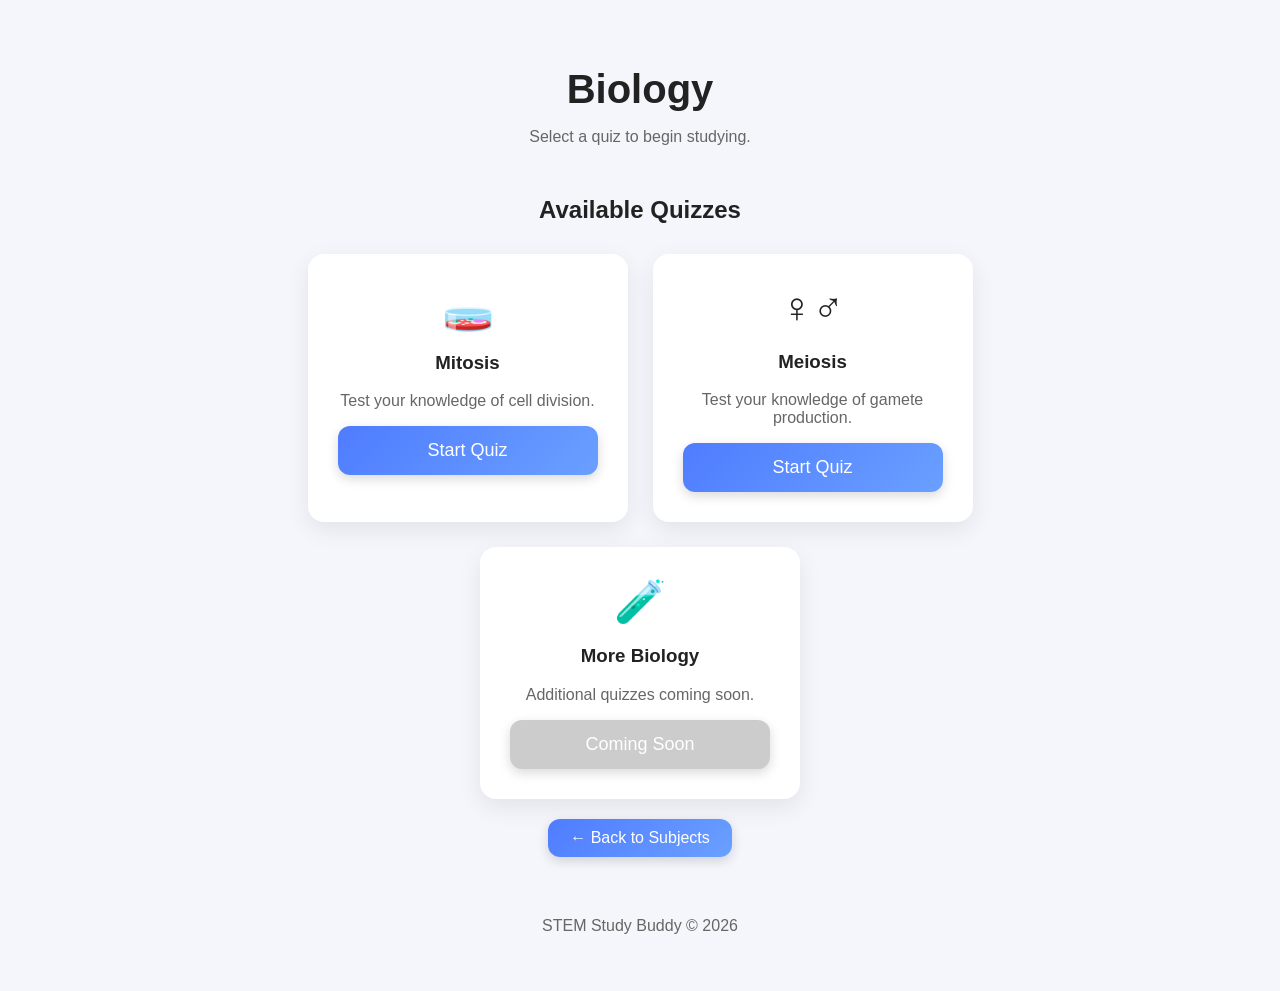
==== biology.html @ 77f9c231 "Merge pull request #1 from fpetrini15/meiosis_quiz Page Overhaul and Meiosis Quiz" ====
<!doctype html>

<html lang="en">
  <head>
    <meta charset="UTF-8" />

    <meta name="viewport" content="width=device-width, initial-scale=1.0" />

    <title>Biology | STEM Study Buddy</title>
    <link rel="icon" href="images/favicons/dna.svg" />
    <link rel="stylesheet" href="css/styles.css" />
  </head>

  <body>
    <div class="container">
      <header class="hero">
        <h1>Biology</h1>

        <p>Select a quiz to begin studying.</p>
      </header>

      <h2>Available Quizzes</h2>

      <div class="subject-grid">
        <!-- MITOSIS -->

        <div class="subject-card">
          <div class="subject-icon">🧫</div>

          <h3>Mitosis</h3>

          <p>Test your knowledge of cell division.</p>

          <a href="quiz.html?quiz=biology/mitosis">
            <button class="btn btn-full">Start Quiz</button>
          </a>
        </div>

        <div class="subject-card">
          <div class="subject-icon">♀️♂️</div>

          <h3>Meiosis</h3>

          <p>Test your knowledge of gamete production.</p>

          <a href="quiz.html?quiz=biology/meiosis">
            <button class="btn btn-full">Start Quiz</button>
          </a>
        </div>

        <!-- FUTURE QUIZ -->

        <div class="subject-card">
          <div class="subject-icon">🧪</div>

          <h3>More Biology</h3>

          <p>Additional quizzes coming soon.</p>

          <button class="btn btn-full btn-disabled">Coming Soon</button>
        </div>
      </div>

      <button class="btn btn-small" onclick="location.href = 'index.html'">
        ← Back to Subjects
      </button>

      <footer>
        <p>STEM Study Buddy © 2026</p>
      </footer>
    </div>
  </body>
</html>
---- css/styles.css ----
/* =========================
ROOT THEME VARIABLES
Change colors here only
========================= */

:root{

--primary:#4f7cff;
--primary-light:#6aa0ff;

--inactive:#ccccc8;
--inactive-light:#f5f5f0;

--bg:#f4f6fb;
--card-bg:white;

--text:#222;
--text-light:#666;

--border:#cfd7e6;

--correct:#28c76f;
--incorrect:#ff4d4f;

--radius-lg:16px;
--radius-md:12px;
--radius-sm:8px;

--shadow-card:0 8px 25px rgba(0,0,0,.08);
--shadow-hover:0 15px 35px rgba(0,0,0,.12);
--shadow-btn:0 4px 12px rgba(0,0,0,.15);

--transition:.25s;

}


/* =========================
BASE LAYOUT
========================= */

body{

font-family:
-apple-system,
BlinkMacSystemFont,
"Segoe UI",
Roboto,
sans-serif;

background:var(--bg);

margin:0;

padding:40px;

color:var(--text);

}


.container{

max-width:900px;

margin:auto;

text-align:center;

}


/* =========================
TYPOGRAPHY
========================= */

h1{

font-size:40px;

margin-bottom:10px;

}

h2{

margin-top:40px;

}

p{

color:var(--text-light);

}


/* =========================
HERO
========================= */

.hero{

margin-bottom:50px;

}


/* =========================
SUBJECT GRID
========================= */

.subject-grid{

display:flex;

flex-wrap:wrap;

justify-content:center;

gap:25px;

margin-top:30px;

}


.subject-card{

background:var(--card-bg);

padding:30px;

border-radius:var(--radius-lg);

width:260px;

box-shadow:var(--shadow-card);

transition:var(--transition);

}


.subject-card:hover{

transform:translateY(-6px);

box-shadow:var(--shadow-hover);

}


.subject-icon{

font-size:42px;

margin-bottom:10px;

}


/* =========================
BUTTON SYSTEM
========================= */

.btn{

background:
linear-gradient(
135deg,
var(--primary),
var(--primary-light)
);

color:white;

border:none;

padding:14px 26px;

font-size:18px;

border-radius:var(--radius-md);

cursor:pointer;

box-shadow:var(--shadow-btn);

transition:.2s;

}


.btn:hover{

transform:scale(1.05);

}


.btn:active{

transform:scale(.95);

}


.btn-full{

width:100%;

}


.btn-small{

width:auto;

font-size:16px;

padding:10px 22px;

margin-top:20px;

}


.btn-disabled{

background:#ccc;

cursor:not-allowed;

transform:none;

}


/* =========================
QUIZ AREA
========================= */

.question-area{

margin:40px 0;

display:flex;

justify-content:center;

}


.answer{

display:flex;

flex-direction:column;

align-items:center;

justify-content:center;

background:
linear-gradient(
135deg,
var(--primary),
var(--primary-light)
);

color:white;

padding:24px;

border-radius:var(--radius-lg);

cursor:grab;

min-height:100px;

max-width:600px;

width:100%;

margin:auto;

box-shadow:var(--shadow-btn);

transition:.2s;

gap:10px;

}


.answer.dragging{

opacity:.6;

transform:scale(1.05);

cursor:grabbing;

}


/* prompt container */

#prompt{

display:flex;

flex-direction:column;

align-items:center;

justify-content:center;

gap:12px;

width:100%;

font-size:20px;

font-weight:500;

text-align:center;

}


/* quiz media */

.quiz-image{

max-width:220px;

border-radius:var(--radius-sm);

background:white;

padding:6px;

box-shadow:var(--shadow-card);

}


.image-instruction{

font-size:16px;

opacity:.9;

}


/* =========================
CATEGORY ZONES
========================= */

.categories{

display:flex;

flex-wrap:wrap;

justify-content:center;

gap:15px;

margin-top:30px;

}


.dropzone{

padding:20px;

text-align:center;

border:2px dashed var(--border);

border-radius:var(--radius-md);

font-weight:600;

background:white;

transition:.2s;

max-width:160px;

min-width:140px;

}


.dropzone:hover{

border-color:var(--primary);

background:#e2e6f3;

transform:scale(1.03);

}


.dropzone.dragover{

border-color:var(--primary);

background:#dfe7ff;

transform:scale(1.05);

box-shadow:0 6px 18px rgba(0,0,0,.08);

}


.dropzone.correct{

border-color:var(--correct);

background:#eafff3;

}


.dropzone.incorrect{

border-color:var(--incorrect);

background:#ffecec;

}


/* =========================
PROGRESS
========================= */

.progress-container{

width:100%;

height:10px;

background:#e2e6f3;

border-radius:10px;

overflow:hidden;

margin-bottom:30px;

}


#progress-bar{

height:100%;

width:0%;

background:
linear-gradient(
135deg,
var(--primary),
var(--primary-light)
);

transition:.5s;

}


/* =========================
FEEDBACK
========================= */

#feedback{

margin-top:15px;

font-size:18px;

font-weight:600;

opacity:0;

transition:.3s;

min-height:24px;

}


#feedback.show{

opacity:1;

transform:scale(1.05);

}


/* =========================
SCORE
========================= */

.score{

margin-top:15px;

font-size:18px;

font-weight:600;

}


/* =========================
FINAL SCREEN
========================= */

#final-screen{

margin-top:40px;

}


#final-screen h2{

font-size:28px;

}


#final-screen p{

font-size:22px;

font-weight:600;

}


/* =========================
FOOTER
========================= */

footer{

margin-top:60px;

color:#777;

}


/* =========================
MOBILE
========================= */

@media(max-width:600px){

body{

padding:20px;

}

h1{

font-size:30px;

}

.subject-card{

width:100%;

max-width:320px;

}

.answer{

font-size:18px;

padding:18px;

min-height:90px;

}

.quiz-image{

max-width:180px;

}

.btn{

font-size:16px;

padding:12px;

}

.categories{

gap:10px;

}

.dropzone{

min-width:120px;

padding:16px;

}

}

.dropzone.dragover{

border-color:var(--primary);

background:linear-gradient(
135deg,
#e8edff,
#dfe7ff
);

transform:scale(1.06);

box-shadow:0 10px 22px rgba(79,124,255,.25);

}
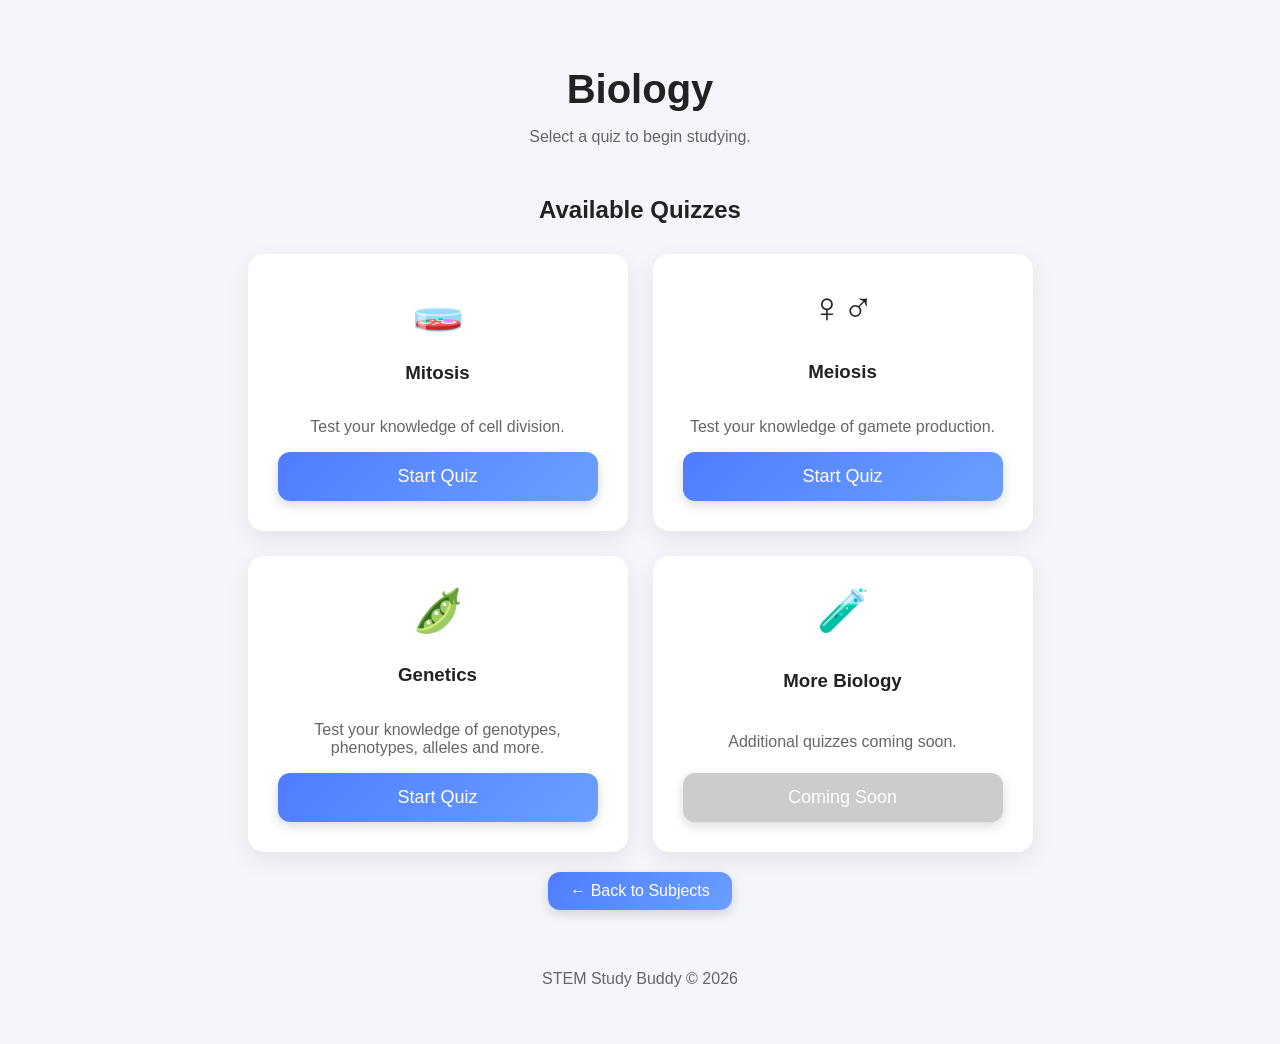
==== commit 621bfff7: "Initial commit - adds mc quiz and a consolidated js structure" ====
--- a/biology.html
+++ b/biology.html
@@ -48,6 +48,18 @@
           </a>
         </div>
 
+        <div class="subject-card">
+          <div class="subject-icon">🫛</div>
+
+          <h3>Genetics</h3>
+
+          <p>Test your knowledge of genotypes, phenotypes, alleles and more.</p>
+
+          <a href="quiz.html?quiz=biology/genetics">
+            <button class="btn btn-full">Start Quiz</button>
+          </a>
+        </div>
+
         <!-- FUTURE QUIZ -->
 
         <div class="subject-card">
--- a/css/styles.css
+++ b/css/styles.css
@@ -61,10 +61,12 @@
 
 .container{
 
-max-width:900px;
+max-width:1300px;
 
 margin:auto;
 
+padding:0 20px;
+
 text-align:center;
 
 }
@@ -122,8 +124,9 @@
 
 margin-top:30px;
 
-}
-
+flex-grow: 1
+
+}
 
 .subject-card{
 
@@ -133,11 +136,20 @@
 
 border-radius:var(--radius-lg);
 
-width:260px;
+width:100%;
+
+max-width:320px;
 
 box-shadow:var(--shadow-card);
 
 transition:var(--transition);
+
+display:flex;
+
+flex-direction:column;
+
+justify-content:space-between;
+
 
 }
 
@@ -251,6 +263,80 @@
 
 }
 
+/* NEW PROMPT CONTAINER */
+
+#prompt-container{
+
+display:flex;
+
+justify-content:center;
+
+margin-bottom:20px;
+
+}
+
+#prompt{
+
+display:flex;
+
+flex-direction:column;
+
+align-items:center;
+
+justify-content:center;
+
+gap:12px;
+
+width:100%;
+
+font-size:20px;
+
+font-weight:500;
+
+text-align:center;
+
+max-width:600px;
+
+}
+
+.instruction-container {
+
+display:flex;
+
+justify-content:center;
+
+}
+
+#instruction-text {
+
+font-size:16px;
+
+font-weight:500;
+
+text-align:center;
+
+max-width:600px;
+}
+
+.draggable-text{
+
+font-size:20px;
+
+font-weight:500;
+
+line-height:1.4;
+
+}
+
+#interaction-area{
+
+display:flex;
+
+justify-content:center;
+
+min-height:110px;
+
+}
 
 .answer{
 
@@ -283,7 +369,7 @@
 
 width:100%;
 
-margin:auto;
+margin:0;
 
 box-shadow:var(--shadow-btn);
 
@@ -305,27 +391,27 @@
 }
 
 
-/* prompt container */
-
-#prompt{
-
-display:flex;
-
-flex-direction:column;
-
-align-items:center;
-
-justify-content:center;
-
-gap:12px;
-
-width:100%;
-
-font-size:20px;
-
-font-weight:500;
-
-text-align:center;
+.answer.hidden{
+
+display:none;
+
+}
+
+.answer.static{
+
+cursor:default;
+
+background:var(--inactive-light);
+
+color:var(--text);
+
+box-shadow:var(--shadow-card);
+
+}
+
+.answer.static:hover{
+
+transform:none;
 
 }
 
@@ -582,14 +668,6 @@
 
 }
 
-.subject-card{
-
-width:100%;
-
-max-width:320px;
-
-}
-
 .answer{
 
 font-size:18px;
@@ -644,4 +722,280 @@
 
 box-shadow:0 10px 22px rgba(79,124,255,.25);
 
+}
+
+.mc-option{
+
+display:block;
+
+width:100%;
+
+max-width:520px;
+
+margin:10px auto;
+
+padding:18px;
+
+font-size:18px;
+
+background:white;
+
+border:2px solid var(--border);
+
+border-radius:var(--radius-md);
+
+cursor:pointer;
+
+transition:.2s;
+
+box-shadow:var(--shadow-card);
+
+}
+
+.mc-option:hover{
+
+border-color:var(--primary);
+
+background:#eef2ff;
+
+transform:scale(1.03);
+
+}
+
+.mc-option.correct{
+
+border-color:var(--correct);
+
+background:#eafff3;
+
+}
+
+.mc-option.incorrect{
+
+border-color:var(--incorrect);
+
+background:#ffecec;
+
+}
+
+/* =========================
+SCIENCE LOADING SCREEN
+========================= */
+
+#loading-screen{
+
+position:fixed;
+
+top:0;
+
+left:0;
+
+width:100%;
+
+height:100%;
+
+background:var(--bg);
+
+display:flex;
+
+flex-direction:column;
+
+align-items:center;
+
+justify-content:center;
+
+z-index:999;
+
+transition:.45s ease;
+
+}
+
+/* fade out */
+
+#loading-screen.hidden{
+
+opacity:0;
+
+pointer-events:none;
+
+}
+
+/* loader container */
+
+.science-loader{
+
+position:relative;
+
+width:90px;
+
+height:90px;
+
+margin-bottom:25px;
+
+display:flex;
+
+align-items:center;
+
+justify-content:center;
+
+}
+
+/* spinner ring */
+
+.loader-ring{
+
+position:absolute;
+
+width:90px;
+
+height:90px;
+
+border-radius:50%;
+
+border:6px solid #e2e6f3;
+
+border-top:6px solid var(--primary);
+
+border-right:6px solid var(--primary-light);
+
+animation:spin 1.4s linear infinite;
+
+box-shadow:
+
+0 0 18px rgba(79,124,255,.15),
+
+inset 0 0 12px rgba(79,124,255,.08);
+
+}
+
+/* center emoji */
+
+.science-emoji{
+
+font-size:40px;
+
+z-index:2;
+
+animation:
+
+float 1.8s ease-in-out infinite,
+
+glow 2s ease-in-out infinite;
+
+}
+
+/* loading text */
+
+.loading-text{
+
+font-size:18px;
+
+color:var(--text-light);
+
+font-weight:500;
+
+letter-spacing:.3px;
+
+animation:fadePulse 2.2s ease-in-out infinite;
+
+}
+
+/* =========================
+ANIMATIONS
+========================= */
+
+@keyframes spin{
+
+to{
+
+transform:rotate(360deg);
+
+}
+
+}
+
+/* gentle float */
+
+@keyframes float{
+
+0%{
+
+transform:translateY(0px);
+
+}
+
+50%{
+
+transform:translateY(-7px);
+
+}
+
+100%{
+
+transform:translateY(0px);
+
+}
+
+}
+
+/* glow pulse */
+
+@keyframes glow{
+
+0%{
+
+transform:scale(.95);
+
+text-shadow:
+
+0 0 0px transparent;
+
+}
+
+50%{
+
+transform:scale(1.12);
+
+text-shadow:
+
+0 0 22px rgba(79,124,255,.55),
+
+0 0 42px rgba(79,124,255,.25);
+
+}
+
+100%{
+
+transform:scale(.95);
+
+text-shadow:
+
+0 0 0px transparent;
+
+}
+
+}
+
+/* text breathing */
+
+@keyframes fadePulse{
+
+0%{
+
+opacity:.5;
+
+}
+
+50%{
+
+opacity:1;
+
+}
+
+100%{
+
+opacity:.5;
+
+}
+
 }
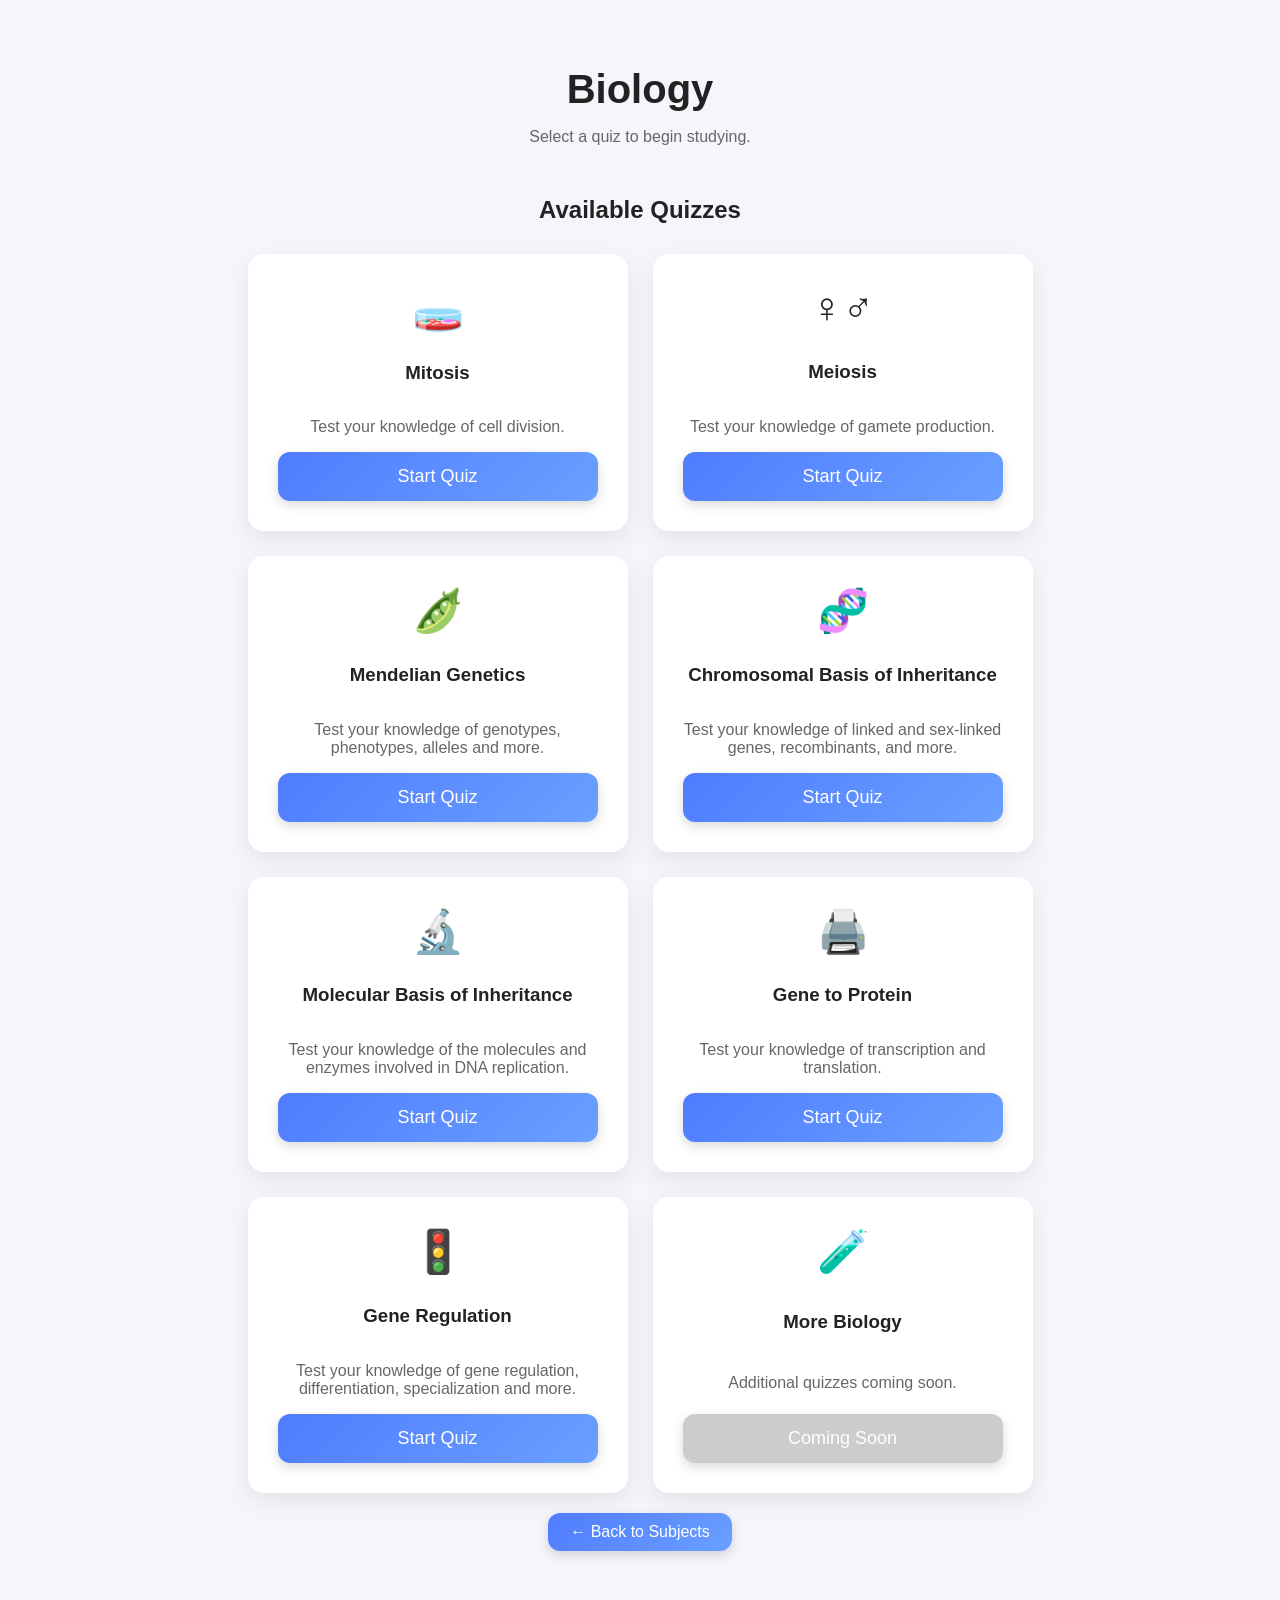
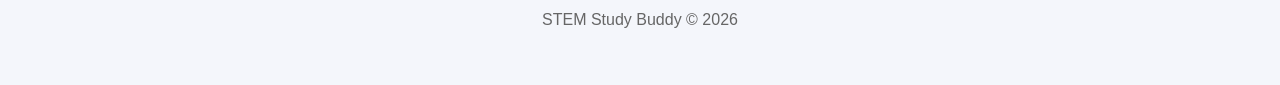
==== commit e10179de: "New gene expression quizzes" ====
--- a/biology.html
+++ b/biology.html
@@ -1,7 +1,20 @@
-<!doctype html>
+<!DOCTYPE html>
 
 <html lang="en">
   <head>
+    <!-- Google tag (gtag.js) -->
+    <script
+      async
+      src="https://www.googletagmanager.com/gtag/js?id=G-T3NE3G0PNN"
+    ></script>
+    <script>
+      window.dataLayer = window.dataLayer || [];
+      function gtag() {
+        dataLayer.push(arguments);
+      }
+      gtag("js", new Date());
+      gtag("config", "G-T3NE3G0PNN");
+    </script>
     <meta charset="UTF-8" />
 
     <meta name="viewport" content="width=device-width, initial-scale=1.0" />
@@ -51,7 +64,7 @@
         <div class="subject-card">
           <div class="subject-icon">🫛</div>
 
-          <h3>Genetics</h3>
+          <h3>Mendelian Genetics</h3>
 
           <p>Test your knowledge of genotypes, phenotypes, alleles and more.</p>
 
@@ -60,6 +73,61 @@
           </a>
         </div>
 
+        <div class="subject-card">
+          <div class="subject-icon">🧬</div>
+
+          <h3>Chromosomal Basis of Inheritance</h3>
+
+          <p>
+            Test your knowledge of linked and sex-linked genes, recombinants,
+            and more.
+          </p>
+          <a href="quiz.html?quiz=biology/chromosomal_basis_of_inheritance">
+            <button class="btn btn-full">Start Quiz</button>
+          </a>
+        </div>
+
+        <div class="subject-card">
+          <div class="subject-icon">🔬</div>
+
+          <h3>Molecular Basis of Inheritance</h3>
+
+          <p>
+            Test your knowledge of the molecules and enzymes involved in DNA
+            replication.
+          </p>
+
+          <a href="quiz.html?quiz=biology/molecular_basis_of_inheritance">
+            <button class="btn btn-full">Start Quiz</button>
+          </a>
+        </div>
+
+        <div class="subject-card">
+          <div class="subject-icon">🖨️</div>
+
+          <h3>Gene to Protein</h3>
+
+          <p>Test your knowledge of transcription and translation.</p>
+
+          <a href="quiz.html?quiz=biology/gene_expression">
+            <button class="btn btn-full">Start Quiz</button>
+          </a>
+        </div>
+
+        <div class="subject-card">
+          <div class="subject-icon">🚦</div>
+
+          <h3>Gene Regulation</h3>
+
+          <p>
+            Test your knowledge of gene regulation, differentiation,
+            specialization and more.
+          </p>
+
+          <a href="quiz.html?quiz=biology/regulation_of_gene_expression">
+            <button class="btn btn-full">Start Quiz</button>
+          </a>
+        </div>
         <!-- FUTURE QUIZ -->
 
         <div class="subject-card">
--- a/css/styles.css
+++ b/css/styles.css
@@ -3,999 +3,804 @@
 Change colors here only
 ========================= */
 
-:root{
-
---primary:#4f7cff;
---primary-light:#6aa0ff;
-
---inactive:#ccccc8;
---inactive-light:#f5f5f0;
-
---bg:#f4f6fb;
---card-bg:white;
-
---text:#222;
---text-light:#666;
-
---border:#cfd7e6;
-
---correct:#28c76f;
---incorrect:#ff4d4f;
-
---radius-lg:16px;
---radius-md:12px;
---radius-sm:8px;
-
---shadow-card:0 8px 25px rgba(0,0,0,.08);
---shadow-hover:0 15px 35px rgba(0,0,0,.12);
---shadow-btn:0 4px 12px rgba(0,0,0,.15);
-
---transition:.25s;
-
-}
-
+:root {
+  --primary: #4f7cff;
+  --primary-light: #6aa0ff;
+
+  --inactive: #ccccc8;
+  --inactive-light: #f5f5f0;
+
+  --bg: #f4f6fb;
+  --card-bg: white;
+
+  --text: #222;
+  --text-light: #666;
+
+  --border: #cfd7e6;
+
+  --correct: #28c76f;
+  --incorrect: #ff4d4f;
+
+  --radius-lg: 16px;
+  --radius-md: 12px;
+  --radius-sm: 8px;
+
+  --shadow-card: 0 8px 25px rgba(0, 0, 0, 0.08);
+  --shadow-hover: 0 15px 35px rgba(0, 0, 0, 0.12);
+  --shadow-btn: 0 4px 12px rgba(0, 0, 0, 0.15);
+
+  --transition: 0.25s;
+}
 
 /* =========================
 BASE LAYOUT
 ========================= */
 
-body{
-
-font-family:
--apple-system,
-BlinkMacSystemFont,
-"Segoe UI",
-Roboto,
-sans-serif;
-
-background:var(--bg);
-
-margin:0;
-
-padding:40px;
-
-color:var(--text);
-
-}
-
-
-.container{
-
-max-width:1300px;
-
-margin:auto;
-
-padding:0 20px;
-
-text-align:center;
-
-}
-
+body {
+  font-family: -apple-system, BlinkMacSystemFont, "Segoe UI", Roboto, sans-serif;
+
+  background: var(--bg);
+
+  margin: 0;
+
+  padding: 40px;
+
+  color: var(--text);
+}
+
+.container {
+  max-width: 1300px;
+
+  margin: auto;
+
+  padding: 0 20px;
+
+  text-align: center;
+}
 
 /* =========================
 TYPOGRAPHY
 ========================= */
 
-h1{
-
-font-size:40px;
-
-margin-bottom:10px;
-
-}
-
-h2{
-
-margin-top:40px;
-
-}
-
-p{
-
-color:var(--text-light);
-
-}
-
+h1 {
+  font-size: 40px;
+
+  margin-bottom: 10px;
+}
+
+h2 {
+  margin-top: 40px;
+}
+
+p {
+  color: var(--text-light);
+}
 
 /* =========================
 HERO
 ========================= */
 
-.hero{
-
-margin-bottom:50px;
-
-}
-
+.hero {
+  margin-bottom: 50px;
+}
 
 /* =========================
 SUBJECT GRID
 ========================= */
 
-.subject-grid{
-
-display:flex;
-
-flex-wrap:wrap;
-
-justify-content:center;
-
-gap:25px;
-
-margin-top:30px;
-
-flex-grow: 1
-
-}
-
-.subject-card{
-
-background:var(--card-bg);
-
-padding:30px;
-
-border-radius:var(--radius-lg);
-
-width:100%;
-
-max-width:320px;
-
-box-shadow:var(--shadow-card);
-
-transition:var(--transition);
-
-display:flex;
-
-flex-direction:column;
-
-justify-content:space-between;
-
-
-}
-
-
-.subject-card:hover{
-
-transform:translateY(-6px);
-
-box-shadow:var(--shadow-hover);
-
-}
-
-
-.subject-icon{
-
-font-size:42px;
-
-margin-bottom:10px;
-
-}
-
+.subject-grid {
+  display: flex;
+
+  flex-wrap: wrap;
+
+  justify-content: center;
+
+  gap: 25px;
+
+  margin-top: 30px;
+
+  flex-grow: 1;
+}
+
+.subject-card {
+  background: var(--card-bg);
+
+  padding: 30px;
+
+  border-radius: var(--radius-lg);
+
+  width: 100%;
+
+  max-width: 320px;
+
+  box-shadow: var(--shadow-card);
+
+  transition: var(--transition);
+
+  display: flex;
+
+  flex-direction: column;
+
+  justify-content: space-between;
+}
+
+.subject-card:hover {
+  transform: translateY(-6px);
+
+  box-shadow: var(--shadow-hover);
+}
+
+.subject-icon {
+  font-size: 42px;
+
+  margin-bottom: 10px;
+}
 
 /* =========================
 BUTTON SYSTEM
 ========================= */
 
-.btn{
-
-background:
-linear-gradient(
-135deg,
-var(--primary),
-var(--primary-light)
-);
-
-color:white;
-
-border:none;
-
-padding:14px 26px;
-
-font-size:18px;
-
-border-radius:var(--radius-md);
-
-cursor:pointer;
-
-box-shadow:var(--shadow-btn);
-
-transition:.2s;
-
-}
-
-
-.btn:hover{
-
-transform:scale(1.05);
-
-}
-
-
-.btn:active{
-
-transform:scale(.95);
-
-}
-
-
-.btn-full{
-
-width:100%;
-
-}
-
-
-.btn-small{
-
-width:auto;
-
-font-size:16px;
-
-padding:10px 22px;
-
-margin-top:20px;
-
-}
-
-
-.btn-disabled{
-
-background:#ccc;
-
-cursor:not-allowed;
-
-transform:none;
-
-}
-
+.btn {
+  background: linear-gradient(135deg, var(--primary), var(--primary-light));
+
+  color: white;
+
+  border: none;
+
+  padding: 14px 26px;
+
+  font-size: 18px;
+
+  border-radius: var(--radius-md);
+
+  cursor: pointer;
+
+  box-shadow: var(--shadow-btn);
+
+  transition: 0.2s;
+}
+
+.btn:hover {
+  transform: scale(1.05);
+}
+
+.btn:active {
+  transform: scale(0.95);
+}
+
+.btn-full {
+  width: 100%;
+}
+
+.btn-small {
+  width: auto;
+
+  font-size: 16px;
+
+  padding: 10px 22px;
+
+  margin-top: 20px;
+}
+
+.btn-small:disabled {
+  background: linear-gradient(135deg, var(--inactive), var(--inactive-light));
+  color: rgb(255, 255, 255);
+  cursor: not-allowed;
+  transform: none;
+}
+
+.btn-disabled {
+  background: #ccc;
+
+  cursor: not-allowed;
+
+  transform: none;
+}
 
 /* =========================
 QUIZ AREA
 ========================= */
 
-.question-area{
-
-margin:40px 0;
-
-display:flex;
-
-justify-content:center;
-
+.question-area {
+  margin: 40px 0;
+
+  display: flex;
+
+  justify-content: center;
 }
 
 /* NEW PROMPT CONTAINER */
 
-#prompt-container{
-
-display:flex;
-
-justify-content:center;
-
-margin-bottom:20px;
-
-}
-
-#prompt{
-
-display:flex;
-
-flex-direction:column;
-
-align-items:center;
-
-justify-content:center;
-
-gap:12px;
-
-width:100%;
-
-font-size:20px;
-
-font-weight:500;
-
-text-align:center;
-
-max-width:600px;
-
+#prompt-container {
+  display: flex;
+
+  justify-content: center;
+
+  margin-bottom: 20px;
+
+  align-items: center;
+
+  justify-content: center;
+
+  background: linear-gradient(135deg, var(--primary), var(--primary-light));
+
+  color: white;
+
+  padding: 24px;
+
+  border-radius: var(--radius-lg);
+
+  cursor: grab;
+
+  min-height: 100px;
+
+  max-width: 600px;
+
+  width: 100%;
+
+  margin: 0;
+
+  box-shadow: var(--shadow-btn);
+
+  transition: 0.2s;
+
+  gap: 10px;
+}
+
+#prompt {
+  display: flex;
+
+  flex-direction: column;
+
+  align-items: center;
+
+  justify-content: center;
+
+  gap: 12px;
+
+  width: 100%;
+
+  font-size: 20px;
+
+  font-weight: 500;
+
+  text-align: center;
+
+  max-width: 600px;
 }
 
 .instruction-container {
-
-display:flex;
-
-justify-content:center;
-
+  display: flex;
+
+  justify-content: center;
 }
 
 #instruction-text {
-
-font-size:16px;
-
-font-weight:500;
-
-text-align:center;
-
-max-width:600px;
-}
-
-.draggable-text{
-
-font-size:20px;
-
-font-weight:500;
-
-line-height:1.4;
-
-}
-
-#interaction-area{
-
-display:flex;
-
-justify-content:center;
-
-min-height:110px;
-
-}
-
-.answer{
-
-display:flex;
-
-flex-direction:column;
-
-align-items:center;
-
-justify-content:center;
-
-background:
-linear-gradient(
-135deg,
-var(--primary),
-var(--primary-light)
-);
-
-color:white;
-
-padding:24px;
-
-border-radius:var(--radius-lg);
-
-cursor:grab;
-
-min-height:100px;
-
-max-width:600px;
-
-width:100%;
-
-margin:0;
-
-box-shadow:var(--shadow-btn);
-
-transition:.2s;
-
-gap:10px;
-
-}
-
-
-.answer.dragging{
-
-opacity:.6;
-
-transform:scale(1.05);
-
-cursor:grabbing;
-
-}
-
-
-.answer.hidden{
-
-display:none;
-
-}
-
-.answer.static{
-
-cursor:default;
-
-background:var(--inactive-light);
-
-color:var(--text);
-
-box-shadow:var(--shadow-card);
-
-}
-
-.answer.static:hover{
-
-transform:none;
-
-}
-
+  font-size: 16px;
+
+  font-weight: 500;
+
+  text-align: center;
+
+  max-width: 600px;
+}
+
+.draggable-text {
+  font-size: 20px;
+
+  font-weight: 500;
+
+  line-height: 1.4;
+}
+
+#interaction-area {
+  display: flex;
+
+  justify-content: center;
+
+  min-height: 110px;
+}
+
+.answer {
+  display: flex;
+
+  flex-direction: column;
+
+  align-items: center;
+
+  justify-content: center;
+
+  background: linear-gradient(135deg, var(--primary), var(--primary-light));
+
+  color: white;
+
+  padding: 24px;
+
+  border-radius: var(--radius-lg);
+
+  cursor: grab;
+
+  min-height: 100px;
+
+  max-width: 600px;
+
+  width: 100%;
+
+  margin: 0;
+
+  box-shadow: var(--shadow-btn);
+
+  transition: 0.2s;
+
+  gap: 10px;
+}
+
+.answer.dragging {
+  opacity: 0.6;
+
+  transform: scale(1.05);
+
+  cursor: grabbing;
+}
+
+.answer.hidden {
+  display: none;
+}
+
+.answer.static {
+  cursor: default;
+
+  background: var(--inactive-light);
+
+  color: var(--text);
+
+  box-shadow: var(--shadow-card);
+}
+
+.answer.static:hover {
+  transform: none;
+}
 
 /* quiz media */
 
-.quiz-image{
-
-max-width:220px;
-
-border-radius:var(--radius-sm);
-
-background:white;
-
-padding:6px;
-
-box-shadow:var(--shadow-card);
-
-}
-
-
-.image-instruction{
-
-font-size:16px;
-
-opacity:.9;
-
-}
-
+.quiz-image {
+  max-width: 220px;
+
+  border-radius: var(--radius-sm);
+
+  background: white;
+
+  padding: 6px;
+
+  box-shadow: var(--shadow-card);
+}
+
+.image-instruction {
+  font-size: 16px;
+
+  opacity: 0.9;
+}
 
 /* =========================
 CATEGORY ZONES
 ========================= */
 
-.categories{
-
-display:flex;
-
-flex-wrap:wrap;
-
-justify-content:center;
-
-gap:15px;
-
-margin-top:30px;
-
-}
-
-
-.dropzone{
-
-padding:20px;
-
-text-align:center;
-
-border:2px dashed var(--border);
-
-border-radius:var(--radius-md);
-
-font-weight:600;
-
-background:white;
-
-transition:.2s;
-
-max-width:160px;
-
-min-width:140px;
-
-}
-
-
-.dropzone:hover{
-
-border-color:var(--primary);
-
-background:#e2e6f3;
-
-transform:scale(1.03);
-
-}
-
-
-.dropzone.dragover{
-
-border-color:var(--primary);
-
-background:#dfe7ff;
-
-transform:scale(1.05);
-
-box-shadow:0 6px 18px rgba(0,0,0,.08);
-
-}
-
-
-.dropzone.correct{
-
-border-color:var(--correct);
-
-background:#eafff3;
-
-}
-
-
-.dropzone.incorrect{
-
-border-color:var(--incorrect);
-
-background:#ffecec;
-
-}
-
+.categories {
+  display: flex;
+
+  flex-wrap: wrap;
+
+  justify-content: center;
+
+  gap: 15px;
+
+  margin-top: 30px;
+}
+
+.dropzone {
+  padding: 20px;
+
+  text-align: center;
+
+  border: 2px dashed var(--border);
+
+  border-radius: var(--radius-md);
+
+  font-weight: 600;
+
+  background: white;
+
+  transition: 0.2s;
+
+  max-width: 160px;
+
+  min-width: 140px;
+}
+
+.dropzone:hover {
+  border-color: var(--primary);
+
+  background: #e2e6f3;
+
+  transform: scale(1.03);
+}
+
+.dropzone.dragover {
+  border-color: var(--primary);
+
+  background: #dfe7ff;
+
+  transform: scale(1.05);
+
+  box-shadow: 0 6px 18px rgba(0, 0, 0, 0.08);
+}
+
+.dropzone.correct {
+  border-color: var(--correct);
+
+  background: #eafff3;
+}
+
+.dropzone.incorrect {
+  border-color: var(--incorrect);
+
+  background: #ffecec;
+}
 
 /* =========================
 PROGRESS
 ========================= */
 
-.progress-container{
-
-width:100%;
-
-height:10px;
-
-background:#e2e6f3;
-
-border-radius:10px;
-
-overflow:hidden;
-
-margin-bottom:30px;
-
-}
-
-
-#progress-bar{
-
-height:100%;
-
-width:0%;
-
-background:
-linear-gradient(
-135deg,
-var(--primary),
-var(--primary-light)
-);
-
-transition:.5s;
-
-}
-
+.progress-container {
+  width: 100%;
+
+  height: 10px;
+
+  background: #e2e6f3;
+
+  border-radius: 10px;
+
+  overflow: hidden;
+
+  margin-bottom: 30px;
+}
+
+#progress-bar {
+  height: 100%;
+
+  width: 0%;
+
+  background: linear-gradient(135deg, var(--primary), var(--primary-light));
+
+  transition: 0.5s;
+}
 
 /* =========================
 FEEDBACK
 ========================= */
 
-#feedback{
-
-margin-top:15px;
-
-font-size:18px;
-
-font-weight:600;
-
-opacity:0;
-
-transition:.3s;
-
-min-height:24px;
-
-}
-
-
-#feedback.show{
-
-opacity:1;
-
-transform:scale(1.05);
-
-}
-
+#feedback {
+  margin-top: 15px;
+
+  font-size: 18px;
+
+  font-weight: 600;
+
+  opacity: 0;
+
+  transition: 0.3s;
+
+  min-height: 24px;
+}
+
+#feedback.show {
+  opacity: 1;
+
+  transform: scale(1.05);
+}
 
 /* =========================
 SCORE
 ========================= */
 
-.score{
-
-margin-top:15px;
-
-font-size:18px;
-
-font-weight:600;
-
-}
-
+.score {
+  margin-top: 15px;
+
+  font-size: 18px;
+
+  font-weight: 600;
+}
 
 /* =========================
 FINAL SCREEN
 ========================= */
 
-#final-screen{
-
-margin-top:40px;
-
-}
-
-
-#final-screen h2{
-
-font-size:28px;
-
-}
-
-
-#final-screen p{
-
-font-size:22px;
-
-font-weight:600;
-
-}
-
+#final-screen {
+  margin-top: 40px;
+}
+
+#final-screen h2 {
+  font-size: 28px;
+}
+
+#final-screen p {
+  font-size: 22px;
+
+  font-weight: 600;
+}
 
 /* =========================
 FOOTER
 ========================= */
 
-footer{
-
-margin-top:60px;
-
-color:#777;
-
-}
-
+footer {
+  margin-top: 60px;
+
+  color: #777;
+}
 
 /* =========================
 MOBILE
 ========================= */
 
-@media(max-width:600px){
-
-body{
-
-padding:20px;
-
-}
-
-h1{
-
-font-size:30px;
-
-}
-
-.answer{
-
-font-size:18px;
-
-padding:18px;
-
-min-height:90px;
-
-}
-
-.quiz-image{
-
-max-width:180px;
-
-}
-
-.btn{
-
-font-size:16px;
-
-padding:12px;
-
-}
-
-.categories{
-
-gap:10px;
-
-}
-
-.dropzone{
-
-min-width:120px;
-
-padding:16px;
-
-}
-
-}
-
-.dropzone.dragover{
-
-border-color:var(--primary);
-
-background:linear-gradient(
-135deg,
-#e8edff,
-#dfe7ff
-);
-
-transform:scale(1.06);
-
-box-shadow:0 10px 22px rgba(79,124,255,.25);
-
-}
-
-.mc-option{
-
-display:block;
-
-width:100%;
-
-max-width:520px;
-
-margin:10px auto;
-
-padding:18px;
-
-font-size:18px;
-
-background:white;
-
-border:2px solid var(--border);
-
-border-radius:var(--radius-md);
-
-cursor:pointer;
-
-transition:.2s;
-
-box-shadow:var(--shadow-card);
-
-}
-
-.mc-option:hover{
-
-border-color:var(--primary);
-
-background:#eef2ff;
-
-transform:scale(1.03);
-
-}
-
-.mc-option.correct{
-
-border-color:var(--correct);
-
-background:#eafff3;
-
-}
-
-.mc-option.incorrect{
-
-border-color:var(--incorrect);
-
-background:#ffecec;
-
+@media (max-width: 600px) {
+  body {
+    padding: 20px;
+  }
+
+  h1 {
+    font-size: 30px;
+  }
+
+  .answer {
+    font-size: 18px;
+
+    padding: 18px;
+
+    min-height: 90px;
+  }
+
+  .quiz-image {
+    max-width: 180px;
+  }
+
+  .btn {
+    font-size: 16px;
+
+    padding: 12px;
+  }
+
+  .categories {
+    gap: 10px;
+  }
+
+  .dropzone {
+    min-width: 120px;
+
+    padding: 16px;
+  }
+}
+
+.dropzone.dragover {
+  border-color: var(--primary);
+
+  background: linear-gradient(135deg, #e8edff, #dfe7ff);
+
+  transform: scale(1.06);
+
+  box-shadow: 0 10px 22px rgba(79, 124, 255, 0.25);
+}
+
+.mc-option {
+  display: block;
+
+  width: 100%;
+
+  max-width: 520px;
+
+  margin: 10px auto;
+
+  padding: 18px;
+
+  font-size: 18px;
+
+  background: white;
+
+  border: 2px solid var(--border);
+
+  border-radius: var(--radius-md);
+
+  cursor: pointer;
+
+  transition: 0.2s;
+
+  box-shadow: var(--shadow-card);
+}
+
+.mc-option:hover {
+  border-color: var(--primary);
+
+  background: #eef2ff;
+
+  transform: scale(1.03);
+}
+
+.mc-option.correct {
+  border-color: var(--correct);
+
+  background: #eafff3;
+}
+
+.mc-option.incorrect {
+  border-color: var(--incorrect);
+
+  background: #ffecec;
 }
 
 /* =========================
 SCIENCE LOADING SCREEN
 ========================= */
 
-#loading-screen{
-
-position:fixed;
-
-top:0;
-
-left:0;
-
-width:100%;
-
-height:100%;
-
-background:var(--bg);
-
-display:flex;
-
-flex-direction:column;
-
-align-items:center;
-
-justify-content:center;
-
-z-index:999;
-
-transition:.45s ease;
-
+#loading-screen {
+  position: fixed;
+
+  top: 0;
+
+  left: 0;
+
+  width: 100%;
+
+  height: 100%;
+
+  background: var(--bg);
+
+  display: flex;
+
+  flex-direction: column;
+
+  align-items: center;
+
+  justify-content: center;
+
+  z-index: 999;
+
+  transition: 0.45s ease;
 }
 
 /* fade out */
 
-#loading-screen.hidden{
-
-opacity:0;
-
-pointer-events:none;
-
+#loading-screen.hidden {
+  opacity: 0;
+
+  pointer-events: none;
 }
 
 /* loader container */
 
-.science-loader{
-
-position:relative;
-
-width:90px;
-
-height:90px;
-
-margin-bottom:25px;
-
-display:flex;
-
-align-items:center;
-
-justify-content:center;
-
+.science-loader {
+  position: relative;
+
+  width: 90px;
+
+  height: 90px;
+
+  margin-bottom: 25px;
+
+  display: flex;
+
+  align-items: center;
+
+  justify-content: center;
 }
 
 /* spinner ring */
 
-.loader-ring{
-
-position:absolute;
-
-width:90px;
-
-height:90px;
-
-border-radius:50%;
-
-border:6px solid #e2e6f3;
-
-border-top:6px solid var(--primary);
-
-border-right:6px solid var(--primary-light);
-
-animation:spin 1.4s linear infinite;
-
-box-shadow:
-
-0 0 18px rgba(79,124,255,.15),
-
-inset 0 0 12px rgba(79,124,255,.08);
-
+.loader-ring {
+  position: absolute;
+
+  width: 90px;
+
+  height: 90px;
+
+  border-radius: 50%;
+
+  border: 6px solid #e2e6f3;
+
+  border-top: 6px solid var(--primary);
+
+  border-right: 6px solid var(--primary-light);
+
+  animation: spin 1.4s linear infinite;
+
+  box-shadow: 0 0 18px rgba(79, 124, 255, 0.15),
+    inset 0 0 12px rgba(79, 124, 255, 0.08);
 }
 
 /* center emoji */
 
-.science-emoji{
-
-font-size:40px;
-
-z-index:2;
-
-animation:
-
-float 1.8s ease-in-out infinite,
-
-glow 2s ease-in-out infinite;
-
+.science-emoji {
+  font-size: 40px;
+
+  z-index: 2;
+
+  animation: float 1.8s ease-in-out infinite, glow 2s ease-in-out infinite;
 }
 
 /* loading text */
 
-.loading-text{
-
-font-size:18px;
-
-color:var(--text-light);
-
-font-weight:500;
-
-letter-spacing:.3px;
-
-animation:fadePulse 2.2s ease-in-out infinite;
-
+.loading-text {
+  font-size: 18px;
+
+  color: var(--text-light);
+
+  font-weight: 500;
+
+  letter-spacing: 0.3px;
+
+  animation: fadePulse 2.2s ease-in-out infinite;
 }
 
 /* =========================
 ANIMATIONS
 ========================= */
 
-@keyframes spin{
-
-to{
-
-transform:rotate(360deg);
-
-}
-
+@keyframes spin {
+  to {
+    transform: rotate(360deg);
+  }
 }
 
 /* gentle float */
 
-@keyframes float{
-
-0%{
-
-transform:translateY(0px);
-
-}
-
-50%{
-
-transform:translateY(-7px);
-
-}
-
-100%{
-
-transform:translateY(0px);
-
-}
-
+@keyframes float {
+  0% {
+    transform: translateY(0px);
+  }
+
+  50% {
+    transform: translateY(-7px);
+  }
+
+  100% {
+    transform: translateY(0px);
+  }
 }
 
 /* glow pulse */
 
-@keyframes glow{
-
-0%{
-
-transform:scale(.95);
-
-text-shadow:
-
-0 0 0px transparent;
-
-}
-
-50%{
-
-transform:scale(1.12);
-
-text-shadow:
-
-0 0 22px rgba(79,124,255,.55),
-
-0 0 42px rgba(79,124,255,.25);
-
-}
-
-100%{
-
-transform:scale(.95);
-
-text-shadow:
-
-0 0 0px transparent;
-
-}
-
+@keyframes glow {
+  0% {
+    transform: scale(0.95);
+
+    text-shadow: 0 0 0px transparent;
+  }
+
+  50% {
+    transform: scale(1.12);
+
+    text-shadow: 0 0 22px rgba(79, 124, 255, 0.55),
+      0 0 42px rgba(79, 124, 255, 0.25);
+  }
+
+  100% {
+    transform: scale(0.95);
+
+    text-shadow: 0 0 0px transparent;
+  }
 }
 
 /* text breathing */
 
-@keyframes fadePulse{
-
-0%{
-
-opacity:.5;
-
-}
-
-50%{
-
-opacity:1;
-
-}
-
-100%{
-
-opacity:.5;
-
-}
-
-}+@keyframes fadePulse {
+  0% {
+    opacity: 0.5;
+  }
+
+  50% {
+    opacity: 1;
+  }
+
+  100% {
+    opacity: 0.5;
+  }
+}
